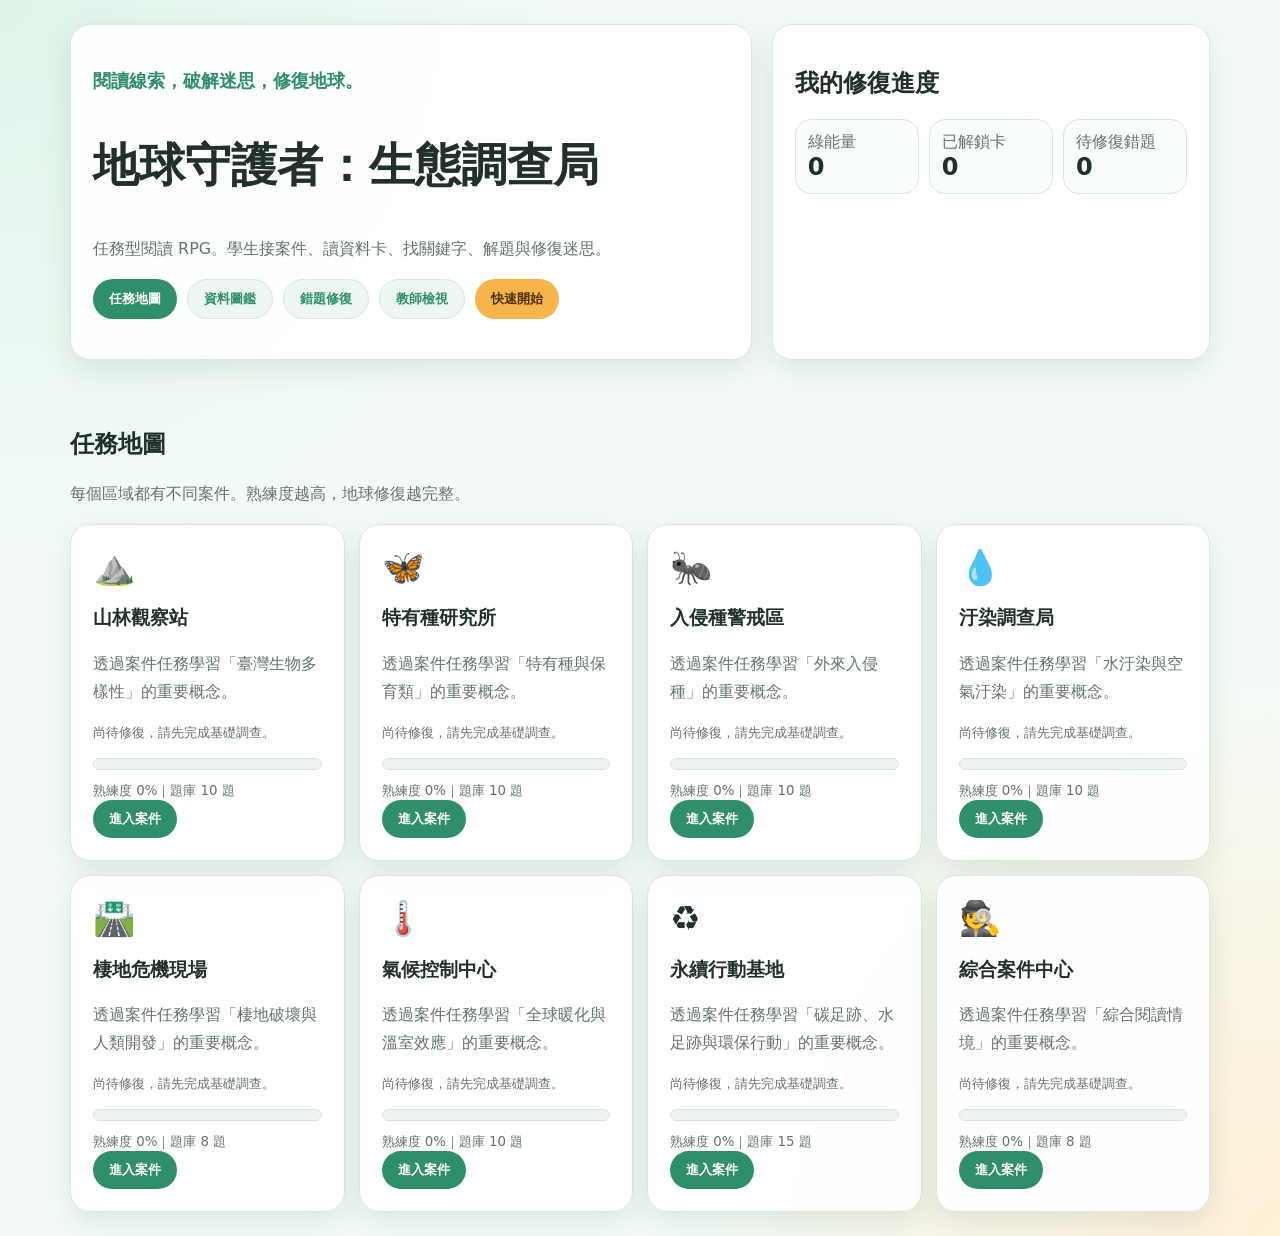
==== earth_guardian_game/index.html @ 6230ed72 "Add Earth Guardian reading RPG" ====
<!DOCTYPE html><html lang='zh-Hant'><head><meta charset='UTF-8'><meta name='viewport' content='width=device-width, initial-scale=1.0'><title>地球守護者：生態調查局</title><link rel='stylesheet' href='style.css'></head><body><header><section class='hero'><div class='panel'><p class='tagline'>閱讀線索，破解迷思，修復地球。</p><h1>地球守護者：生態調查局</h1><p class='muted'>任務型閱讀 RPG。學生接案件、讀資料卡、找關鍵字、解題與修復迷思。</p><div class='nav'><button onclick="showView('mapView')">任務地圖</button><button class='secondary' onclick="showView('cardsView')">資料圖鑑</button><button class='secondary' onclick="showView('wrongView')">錯題修復</button><button class='secondary' onclick="showView('teacherView')">教師檢視</button><button class='warning' onclick='quickStart()'>快速開始</button></div></div><div class='panel'><h2>我的修復進度</h2><div class='stats'><div class='stat'><span class='muted'>綠能量</span><strong id='energyStat'>0</strong></div><div class='stat'><span class='muted'>已解鎖卡</span><strong id='cardsStat'>0</strong></div><div class='stat'><span class='muted'>待修復錯題</span><strong id='wrongStat'>0</strong></div></div></div></section></header><main><section id='mapView' class='view active'><h2>任務地圖</h2><p class='muted'>每個區域都有不同案件。熟練度越高，地球修復越完整。</p><div id='zoneGrid' class='grid'></div></section><section id='missionView' class='view'><div class='nav'><button class='secondary' onclick="showView('mapView')">← 回任務地圖</button><button class='secondary' onclick='startMission(currentZoneCode)'>換一個案件</button></div><div class='mission-layout'><aside class='case-box'><div id='caseContent'></div><div id='cardContent' class='card-box'></div></aside><section class='question-box'><div id='quizContent'></div></section></div></section><section id='cardsView' class='view'><button class='secondary' onclick="showView('mapView')">← 回任務地圖</button><h2>資料圖鑑</h2><div id='cardsList' class='table-list'></div></section><section id='wrongView' class='view'><button class='secondary' onclick="showView('mapView')">← 回任務地圖</button><h2>錯題修復</h2><div id='wrongList' class='table-list'></div></section><section id='teacherView' class='view'><button class='secondary' onclick="showView('mapView')">← 回任務地圖</button><h2>教師檢視</h2><div id='teacherContent'></div></section></main><div id='toast' class='toast'></div><script src='data/zones.js'></script><script src='data/cards.js'></script><script src='data/monsters.js'></script><script src='data/cases.js'></script><script src='data/questions.js'></script><script src='progress.js'></script><script src='app.js'></script></body></html>
---- earth_guardian_game/style.css ----
:root{--bg:#f4fbf7;--ink:#21312a;--muted:#64756d;--primary:#2f8f68;--line:#d8e7df;--shadow:0 10px 30px rgba(38,80,60,.12);--radius:20px;--danger:#d95b59;--accent:#f6b44b}*{box-sizing:border-box}body{margin:0;font-family:'Noto Sans TC',system-ui,sans-serif;color:var(--ink);background:radial-gradient(circle at top left,#dff4ea 0,transparent 32%),radial-gradient(circle at bottom right,#fff0d6 0,transparent 32%),var(--bg)}header,main{max-width:1180px;margin:auto;padding:24px 20px}.hero{display:grid;grid-template-columns:1.4fr .9fr;gap:20px}.panel,.zone-card,.question-box,.case-box{background:rgba(255,255,255,.92);border:1px solid var(--line);box-shadow:var(--shadow);border-radius:var(--radius);padding:22px}h1{font-size:clamp(28px,4vw,46px)}p{line-height:1.75}.muted{color:var(--muted)}.tiny{font-size:13px;color:var(--muted)}.tagline{font-size:18px;color:var(--primary);font-weight:800}.nav{display:flex;flex-wrap:wrap;gap:10px;margin:14px 0 18px}button{border:0;border-radius:999px;padding:10px 16px;background:var(--primary);color:#fff;font-weight:800;cursor:pointer}button.secondary{background:#edf7f2;color:var(--primary);border:1px solid var(--line)}button.warning{background:var(--accent);color:#4d3100}button.danger{background:var(--danger)}.grid{display:grid;grid-template-columns:repeat(4,1fr);gap:14px}.zone-icon{font-size:34px}.progress-wrap{background:#edf4f0;border-radius:999px;height:12px;overflow:hidden;margin:10px 0;border:1px solid #d7e5dd}.progress-bar{height:100%;width:0}.stats{display:grid;grid-template-columns:repeat(3,1fr);gap:10px}.stat{background:#f8fcfa;border:1px solid var(--line);border-radius:16px;padding:12px}.stat strong{display:block;font-size:24px}.view{display:none}.view.active{display:block}.mission-layout{display:grid;grid-template-columns:.95fr 1.25fr;gap:16px}.card-box{border:1px dashed #9ac9b2;background:#fbfffd;border-radius:16px;padding:14px;margin-top:12px}.keyword-list,.chips{display:flex;flex-wrap:wrap;gap:8px}.keyword,.chip{border-radius:999px;background:#eef7f2;border:1px solid #cfe5d8;color:#255b44;padding:6px 10px;font-size:14px}.keyword.selected{background:var(--primary);color:#fff}.option-list{display:grid;gap:10px;margin:14px 0}.option{width:100%;text-align:left;border-radius:16px;background:#f8fcfa;color:var(--ink);border:1px solid var(--line);padding:13px;font-weight:700}.option.multi-selected{outline:3px solid rgba(47,143,104,.18)}.feedback,.monster{border-radius:16px;padding:14px;margin-top:12px;border:1px solid var(--line);background:#f8fcfa}.feedback.ok{border-color:#9ad2b3;background:#ecfaf2}.feedback.no{border-color:#e9aaaa;background:#fff4f4}.monster{background:#fff8ed}.table-list{display:grid;gap:10px}.row-card{background:#fff;border:1px solid var(--line);border-radius:16px;padding:14px}.row-card.dim{opacity:.6}.toast{position:fixed;left:50%;bottom:24px;transform:translateX(-50%);background:#21312a;color:#fff;padding:12px;border-radius:999px;opacity:0}.toast.show{opacity:1}@media(max-width:960px){.hero,.mission-layout{grid-template-columns:1fr}.grid{grid-template-columns:repeat(2,1fr)}}@media(max-width:560px){.grid{grid-template-columns:1fr}}
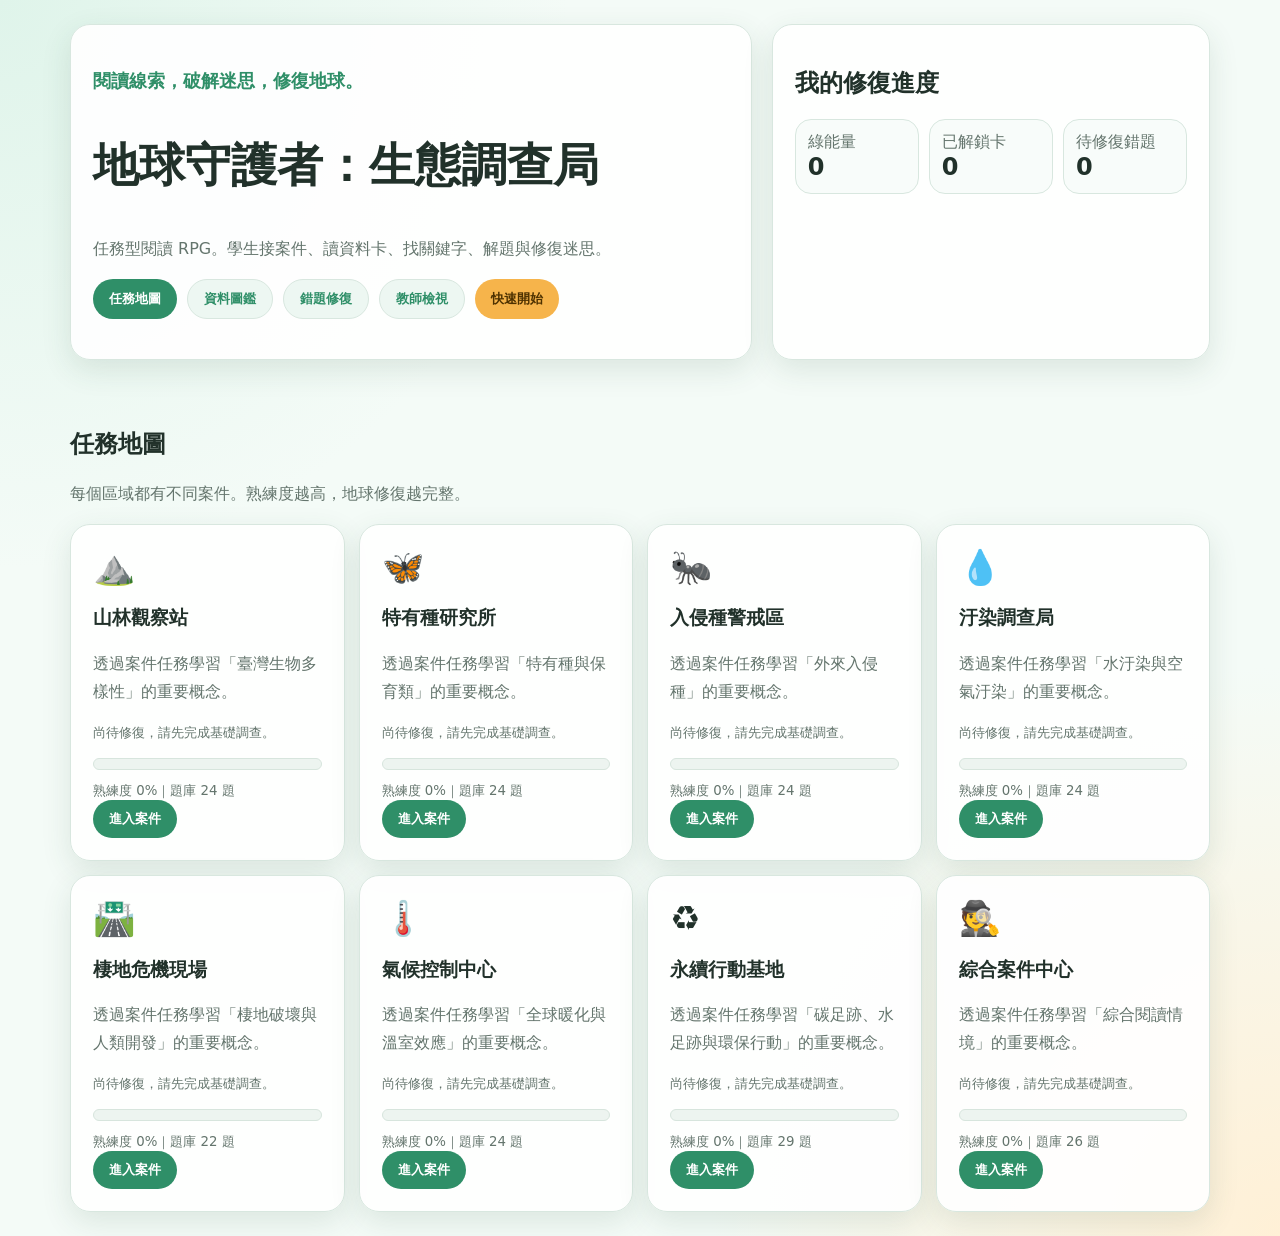
==== commit db6b1581: "Bust game asset cache" ====
--- a/earth_guardian_game/index.html
+++ b/earth_guardian_game/index.html
@@ -1 +1 @@
-<!DOCTYPE html><html lang='zh-Hant'><head><meta charset='UTF-8'><meta name='viewport' content='width=device-width, initial-scale=1.0'><title>地球守護者：生態調查局</title><link rel='stylesheet' href='style.css'></head><body><header><section class='hero'><div class='panel'><p class='tagline'>閱讀線索，破解迷思，修復地球。</p><h1>地球守護者：生態調查局</h1><p class='muted'>任務型閱讀 RPG。學生接案件、讀資料卡、找關鍵字、解題與修復迷思。</p><div class='nav'><button onclick="showView('mapView')">任務地圖</button><button class='secondary' onclick="showView('cardsView')">資料圖鑑</button><button class='secondary' onclick="showView('wrongView')">錯題修復</button><button class='secondary' onclick="showView('teacherView')">教師檢視</button><button class='warning' onclick='quickStart()'>快速開始</button></div></div><div class='panel'><h2>我的修復進度</h2><div class='stats'><div class='stat'><span class='muted'>綠能量</span><strong id='energyStat'>0</strong></div><div class='stat'><span class='muted'>已解鎖卡</span><strong id='cardsStat'>0</strong></div><div class='stat'><span class='muted'>待修復錯題</span><strong id='wrongStat'>0</strong></div></div></div></section></header><main><section id='mapView' class='view active'><h2>任務地圖</h2><p class='muted'>每個區域都有不同案件。熟練度越高，地球修復越完整。</p><div id='zoneGrid' class='grid'></div></section><section id='missionView' class='view'><div class='nav'><button class='secondary' onclick="showView('mapView')">← 回任務地圖</button><button class='secondary' onclick='startMission(currentZoneCode)'>換一個案件</button></div><div class='mission-layout'><aside class='case-box'><div id='caseContent'></div><div id='cardContent' class='card-box'></div></aside><section class='question-box'><div id='quizContent'></div></section></div></section><section id='cardsView' class='view'><button class='secondary' onclick="showView('mapView')">← 回任務地圖</button><h2>資料圖鑑</h2><div id='cardsList' class='table-list'></div></section><section id='wrongView' class='view'><button class='secondary' onclick="showView('mapView')">← 回任務地圖</button><h2>錯題修復</h2><div id='wrongList' class='table-list'></div></section><section id='teacherView' class='view'><button class='secondary' onclick="showView('mapView')">← 回任務地圖</button><h2>教師檢視</h2><div id='teacherContent'></div></section></main><div id='toast' class='toast'></div><script src='data/zones.js'></script><script src='data/cards.js'></script><script src='data/monsters.js'></script><script src='data/cases.js'></script><script src='data/questions.js'></script><script src='progress.js'></script><script src='app.js'></script></body></html>+<!DOCTYPE html><html lang='zh-Hant'><head><meta charset='UTF-8'><meta name='viewport' content='width=device-width, initial-scale=1.0'><title>地球守護者：生態調查局</title><link rel='stylesheet' href='style.css?v=20260508b'></head><body><header><section class='hero'><div class='panel'><p class='tagline'>閱讀線索，破解迷思，修復地球。</p><h1>地球守護者：生態調查局</h1><p class='muted'>任務型閱讀 RPG。學生接案件、讀資料卡、找關鍵字、解題與修復迷思。</p><div class='nav'><button onclick="showView('mapView')">任務地圖</button><button class='secondary' onclick="showView('cardsView')">資料圖鑑</button><button class='secondary' onclick="showView('wrongView')">錯題修復</button><button class='secondary' onclick="showView('teacherView')">教師檢視</button><button class='warning' onclick='quickStart()'>快速開始</button></div></div><div class='panel'><h2>我的修復進度</h2><div class='stats'><div class='stat'><span class='muted'>綠能量</span><strong id='energyStat'>0</strong></div><div class='stat'><span class='muted'>已解鎖卡</span><strong id='cardsStat'>0</strong></div><div class='stat'><span class='muted'>待修復錯題</span><strong id='wrongStat'>0</strong></div></div></div></section></header><main><section id='mapView' class='view active'><h2>任務地圖</h2><p class='muted'>每個區域都有不同案件。熟練度越高，地球修復越完整。</p><div id='zoneGrid' class='grid'></div></section><section id='missionView' class='view'><div class='nav'><button class='secondary' onclick="showView('mapView')">← 回任務地圖</button><button class='secondary' onclick='startMission(currentZoneCode)'>換一個案件</button></div><div class='mission-layout'><aside class='case-box'><div id='caseContent'></div><div id='cardContent' class='card-box'></div></aside><section class='question-box'><div id='quizContent'></div></section></div></section><section id='cardsView' class='view'><button class='secondary' onclick="showView('mapView')">← 回任務地圖</button><h2>資料圖鑑</h2><div id='cardsList' class='table-list'></div></section><section id='wrongView' class='view'><button class='secondary' onclick="showView('mapView')">← 回任務地圖</button><h2>錯題修復</h2><div id='wrongList' class='table-list'></div></section><section id='teacherView' class='view'><button class='secondary' onclick="showView('mapView')">← 回任務地圖</button><h2>教師檢視</h2><div id='teacherContent'></div></section></main><div id='toast' class='toast'></div><script src='data/zones.js?v=20260508b'></script><script src='data/cards.js?v=20260508b'></script><script src='data/monsters.js?v=20260508b'></script><script src='data/cases.js?v=20260508b'></script><script src='data/questions.js?v=20260508b'></script><script src='progress.js?v=20260508b'></script><script src='app.js?v=20260508b'></script></body></html>
--- a/earth_guardian_game/style.css
+++ b/earth_guardian_game/style.css
@@ -1 +1,442 @@
-:root{--bg:#f4fbf7;--ink:#21312a;--muted:#64756d;--primary:#2f8f68;--line:#d8e7df;--shadow:0 10px 30px rgba(38,80,60,.12);--radius:20px;--danger:#d95b59;--accent:#f6b44b}*{box-sizing:border-box}body{margin:0;font-family:'Noto Sans TC',system-ui,sans-serif;color:var(--ink);background:radial-gradient(circle at top left,#dff4ea 0,transparent 32%),radial-gradient(circle at bottom right,#fff0d6 0,transparent 32%),var(--bg)}header,main{max-width:1180px;margin:auto;padding:24px 20px}.hero{display:grid;grid-template-columns:1.4fr .9fr;gap:20px}.panel,.zone-card,.question-box,.case-box{background:rgba(255,255,255,.92);border:1px solid var(--line);box-shadow:var(--shadow);border-radius:var(--radius);padding:22px}h1{font-size:clamp(28px,4vw,46px)}p{line-height:1.75}.muted{color:var(--muted)}.tiny{font-size:13px;color:var(--muted)}.tagline{font-size:18px;color:var(--primary);font-weight:800}.nav{display:flex;flex-wrap:wrap;gap:10px;margin:14px 0 18px}button{border:0;border-radius:999px;padding:10px 16px;background:var(--primary);color:#fff;font-weight:800;cursor:pointer}button.secondary{background:#edf7f2;color:var(--primary);border:1px solid var(--line)}button.warning{background:var(--accent);color:#4d3100}button.danger{background:var(--danger)}.grid{display:grid;grid-template-columns:repeat(4,1fr);gap:14px}.zone-icon{font-size:34px}.progress-wrap{background:#edf4f0;border-radius:999px;height:12px;overflow:hidden;margin:10px 0;border:1px solid #d7e5dd}.progress-bar{height:100%;width:0}.stats{display:grid;grid-template-columns:repeat(3,1fr);gap:10px}.stat{background:#f8fcfa;border:1px solid var(--line);border-radius:16px;padding:12px}.stat strong{display:block;font-size:24px}.view{display:none}.view.active{display:block}.mission-layout{display:grid;grid-template-columns:.95fr 1.25fr;gap:16px}.card-box{border:1px dashed #9ac9b2;background:#fbfffd;border-radius:16px;padding:14px;margin-top:12px}.keyword-list,.chips{display:flex;flex-wrap:wrap;gap:8px}.keyword,.chip{border-radius:999px;background:#eef7f2;border:1px solid #cfe5d8;color:#255b44;padding:6px 10px;font-size:14px}.keyword.selected{background:var(--primary);color:#fff}.option-list{display:grid;gap:10px;margin:14px 0}.option{width:100%;text-align:left;border-radius:16px;background:#f8fcfa;color:var(--ink);border:1px solid var(--line);padding:13px;font-weight:700}.option.multi-selected{outline:3px solid rgba(47,143,104,.18)}.feedback,.monster{border-radius:16px;padding:14px;margin-top:12px;border:1px solid var(--line);background:#f8fcfa}.feedback.ok{border-color:#9ad2b3;background:#ecfaf2}.feedback.no{border-color:#e9aaaa;background:#fff4f4}.monster{background:#fff8ed}.table-list{display:grid;gap:10px}.row-card{background:#fff;border:1px solid var(--line);border-radius:16px;padding:14px}.row-card.dim{opacity:.6}.toast{position:fixed;left:50%;bottom:24px;transform:translateX(-50%);background:#21312a;color:#fff;padding:12px;border-radius:999px;opacity:0}.toast.show{opacity:1}@media(max-width:960px){.hero,.mission-layout{grid-template-columns:1fr}.grid{grid-template-columns:repeat(2,1fr)}}@media(max-width:560px){.grid{grid-template-columns:1fr}}+:root {
+  --bg: #f4fbf7;
+  --ink: #21312a;
+  --muted: #64756d;
+  --primary: #2f8f68;
+  --line: #d8e7df;
+  --shadow: 0 10px 30px rgba(38, 80, 60, .12);
+  --radius: 20px;
+  --danger: #d95b59;
+  --accent: #f6b44b;
+}
+
+* {
+  box-sizing: border-box;
+}
+
+body {
+  margin: 0;
+  font-family: 'Noto Sans TC', system-ui, sans-serif;
+  color: var(--ink);
+  background:
+    radial-gradient(circle at top left, #dff4ea 0, transparent 32%),
+    radial-gradient(circle at bottom right, #fff0d6 0, transparent 32%),
+    var(--bg);
+}
+
+header,
+main {
+  max-width: 1180px;
+  margin: auto;
+  padding: 24px 20px;
+}
+
+.hero {
+  display: grid;
+  grid-template-columns: 1.4fr .9fr;
+  gap: 20px;
+}
+
+.panel,
+.zone-card,
+.question-box,
+.case-box {
+  background: rgba(255, 255, 255, .92);
+  border: 1px solid var(--line);
+  box-shadow: var(--shadow);
+  border-radius: var(--radius);
+  padding: 22px;
+}
+
+h1 {
+  font-size: clamp(28px, 4vw, 46px);
+}
+
+p {
+  line-height: 1.75;
+}
+
+.muted {
+  color: var(--muted);
+}
+
+.tiny {
+  font-size: 13px;
+  color: var(--muted);
+}
+
+.tagline {
+  font-size: 18px;
+  color: var(--primary);
+  font-weight: 800;
+}
+
+.nav {
+  display: flex;
+  flex-wrap: wrap;
+  gap: 10px;
+  margin: 14px 0 18px;
+}
+
+button {
+  border: 0;
+  border-radius: 999px;
+  padding: 10px 16px;
+  background: var(--primary);
+  color: #fff;
+  font-weight: 800;
+  cursor: pointer;
+}
+
+button:disabled {
+  cursor: not-allowed;
+  opacity: .52;
+}
+
+button.secondary {
+  background: #edf7f2;
+  color: var(--primary);
+  border: 1px solid var(--line);
+}
+
+button.warning {
+  background: var(--accent);
+  color: #4d3100;
+}
+
+button.danger {
+  background: var(--danger);
+}
+
+.grid {
+  display: grid;
+  grid-template-columns: repeat(4, 1fr);
+  gap: 14px;
+}
+
+.zone-icon {
+  font-size: 34px;
+}
+
+.progress-wrap {
+  background: #edf4f0;
+  border-radius: 999px;
+  height: 12px;
+  overflow: hidden;
+  margin: 10px 0;
+  border: 1px solid #d7e5dd;
+}
+
+.progress-bar {
+  height: 100%;
+  width: 0;
+}
+
+.stats {
+  display: grid;
+  grid-template-columns: repeat(3, 1fr);
+  gap: 10px;
+}
+
+.stat {
+  background: #f8fcfa;
+  border: 1px solid var(--line);
+  border-radius: 16px;
+  padding: 12px;
+}
+
+.stat strong {
+  display: block;
+  font-size: 24px;
+}
+
+.view {
+  display: none;
+}
+
+.view.active {
+  display: block;
+}
+
+.mission-layout {
+  display: grid;
+  grid-template-columns: .95fr 1.25fr;
+  gap: 16px;
+}
+
+.card-box {
+  border: 1px dashed #9ac9b2;
+  background: #fbfffd;
+  border-radius: 16px;
+  padding: 14px;
+  margin-top: 12px;
+}
+
+.visual-card {
+  display: grid;
+  grid-template-columns: auto 1fr;
+  gap: 14px;
+  align-items: center;
+  border: 1px solid rgba(255, 255, 255, .72);
+  border-radius: 18px;
+  padding: 16px;
+  margin-bottom: 14px;
+  box-shadow: inset 0 1px 0 rgba(255, 255, 255, .5);
+  overflow: hidden;
+  position: relative;
+}
+
+.visual-card::after {
+  content: "";
+  position: absolute;
+  right: -40px;
+  bottom: -50px;
+  width: 150px;
+  height: 150px;
+  border-radius: 999px;
+  background: rgba(255, 255, 255, .28);
+}
+
+.visual-card h3 {
+  margin: 2px 0 4px;
+}
+
+.visual-card p {
+  margin: 0;
+}
+
+.visual-icon {
+  display: grid;
+  place-items: center;
+  width: 76px;
+  height: 76px;
+  border-radius: 24px;
+  background: rgba(255, 255, 255, .75);
+  font-size: 42px;
+  box-shadow: 0 10px 24px rgba(30, 60, 45, .12);
+}
+
+.palette-forest {
+  background: linear-gradient(135deg, #e4f6e8, #b8dfbf);
+}
+
+.palette-mountain {
+  background: linear-gradient(135deg, #edf7ff, #bed8e9);
+}
+
+.palette-cool {
+  background: linear-gradient(135deg, #e7fbfa, #c9dff1);
+}
+
+.palette-leaf {
+  background: linear-gradient(135deg, #fffbe7, #cae9b8);
+}
+
+.palette-sage {
+  background: linear-gradient(135deg, #f2f7e7, #c8d9a8);
+}
+
+.palette-amber {
+  background: linear-gradient(135deg, #fff3df, #f3c681);
+}
+
+.palette-water {
+  background: linear-gradient(135deg, #eaf8ff, #acd7ee);
+}
+
+.palette-sky {
+  background: linear-gradient(135deg, #eef7ff, #c8d4e8);
+}
+
+.palette-earth {
+  background: linear-gradient(135deg, #fff4e5, #d9b89b);
+}
+
+.palette-heat {
+  background: linear-gradient(135deg, #fff0e8, #f0b39b);
+}
+
+.palette-renew {
+  background: linear-gradient(135deg, #ecfff2, #b7e8cd);
+}
+
+.palette-case {
+  background: linear-gradient(135deg, #f5f1e8, #d5c4a4);
+}
+
+.mini-chips,
+.keyword-list,
+.chips {
+  display: flex;
+  flex-wrap: wrap;
+  gap: 8px;
+}
+
+.mini-chips span,
+.keyword,
+.chip {
+  border-radius: 999px;
+  background: #eef7f2;
+  border: 1px solid #cfe5d8;
+  color: #255b44;
+  padding: 6px 10px;
+  font-size: 14px;
+}
+
+.keyword.selected {
+  background: var(--primary);
+  color: #fff;
+}
+
+.card-reading {
+  display: grid;
+  gap: 10px;
+}
+
+.reading-grid {
+  display: grid;
+  grid-template-columns: 1.15fr .85fr;
+  gap: 12px;
+}
+
+.reading-grid > div,
+.evidence-box,
+.bridge {
+  background: #f8fcfa;
+  border: 1px solid var(--line);
+  border-radius: 14px;
+  padding: 12px;
+}
+
+.card-reading h4,
+.evidence-box h4 {
+  margin: 0 0 6px;
+}
+
+.card-reading ul,
+.evidence-box ul {
+  margin: 0;
+  padding-left: 20px;
+}
+
+.evidence-box {
+  margin-top: 12px;
+}
+
+.bridge {
+  margin-top: 8px;
+  border-color: #9ad2b3;
+  background: #ecfaf2;
+}
+
+.evidence-lock {
+  border-left: 5px solid var(--accent);
+  background: #fff8e9;
+  padding: 10px 12px;
+  border-radius: 12px;
+}
+
+.evidence-ready {
+  border-left: 5px solid var(--primary);
+  background: #ecfaf2;
+  padding: 10px 12px;
+  border-radius: 12px;
+}
+
+.option-list {
+  display: grid;
+  gap: 10px;
+  margin: 14px 0;
+}
+
+.option {
+  width: 100%;
+  text-align: left;
+  border-radius: 16px;
+  background: #f8fcfa;
+  color: var(--ink);
+  border: 1px solid var(--line);
+  padding: 13px;
+  font-weight: 700;
+}
+
+.option.multi-selected {
+  outline: 3px solid rgba(47, 143, 104, .18);
+}
+
+.feedback,
+.monster {
+  border-radius: 16px;
+  padding: 14px;
+  margin-top: 12px;
+  border: 1px solid var(--line);
+  background: #f8fcfa;
+}
+
+.feedback.ok {
+  border-color: #9ad2b3;
+  background: #ecfaf2;
+}
+
+.feedback.no {
+  border-color: #e9aaaa;
+  background: #fff4f4;
+}
+
+.monster {
+  background: #fff8ed;
+}
+
+.table-list {
+  display: grid;
+  gap: 12px;
+}
+
+.row-card {
+  background: #fff;
+  border: 1px solid var(--line);
+  border-radius: 16px;
+  padding: 14px;
+}
+
+.row-card.dim {
+  opacity: .6;
+}
+
+.toast {
+  position: fixed;
+  left: 50%;
+  bottom: 24px;
+  transform: translateX(-50%);
+  background: #21312a;
+  color: #fff;
+  padding: 12px;
+  border-radius: 999px;
+  opacity: 0;
+}
+
+.toast.show {
+  opacity: 1;
+}
+
+@media (max-width: 960px) {
+  .hero,
+  .mission-layout,
+  .reading-grid {
+    grid-template-columns: 1fr;
+  }
+
+  .grid {
+    grid-template-columns: repeat(2, 1fr);
+  }
+}
+
+@media (max-width: 560px) {
+  .grid {
+    grid-template-columns: 1fr;
+  }
+
+  .visual-card {
+    grid-template-columns: 1fr;
+  }
+}
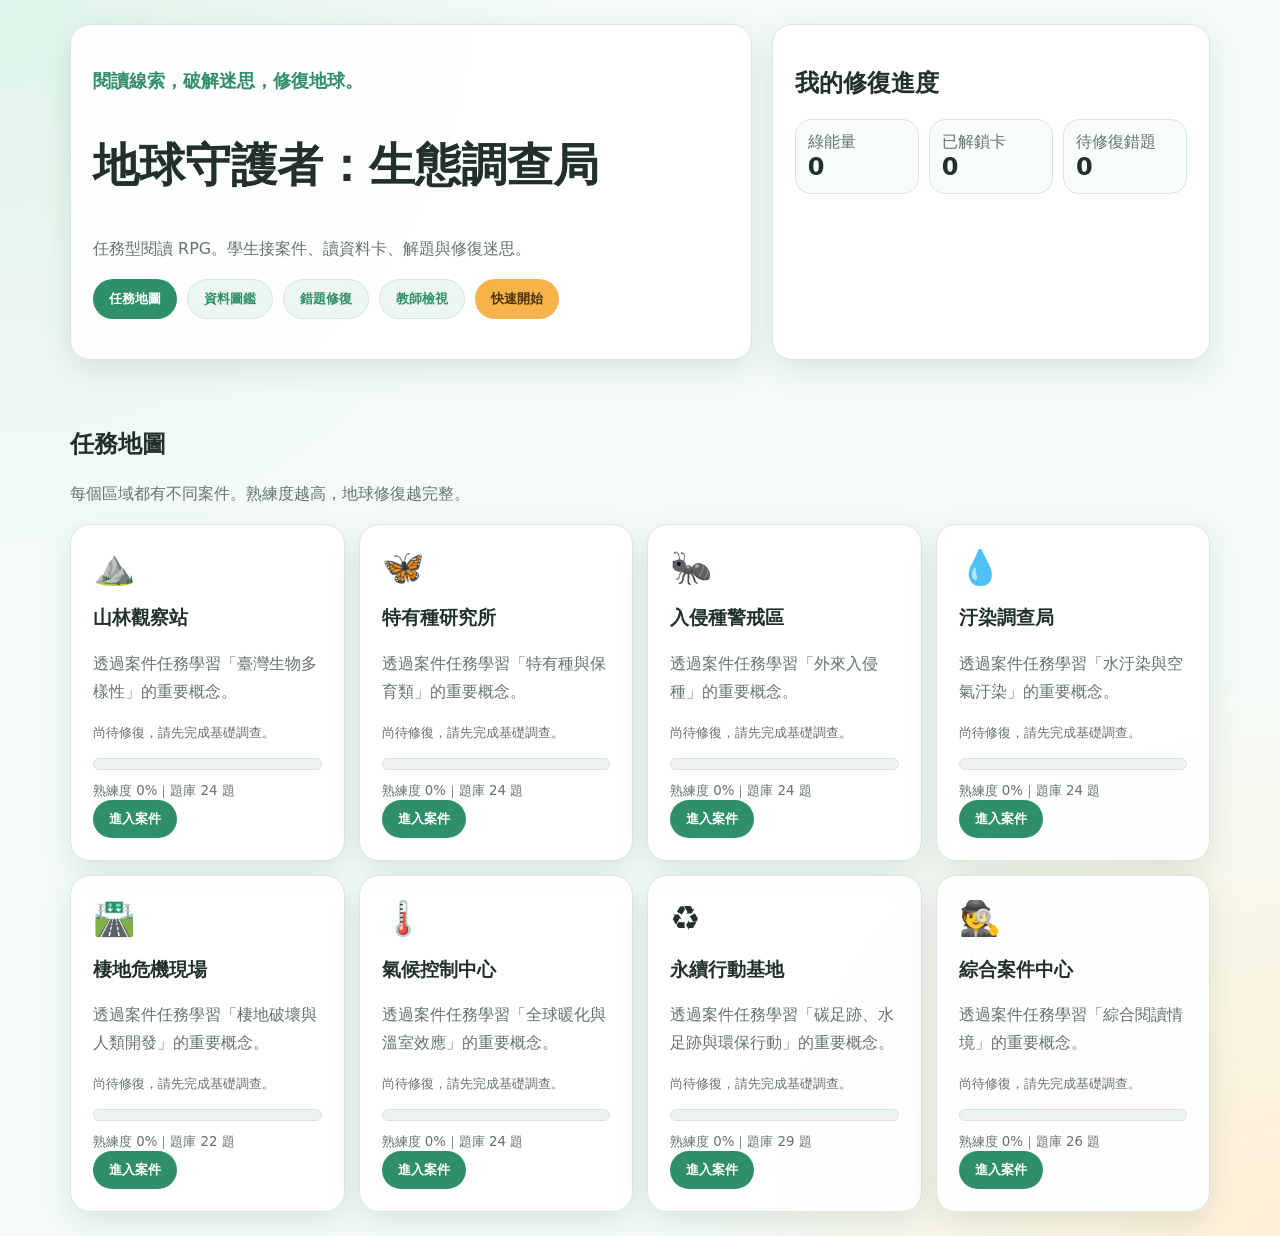
==== commit ce30ce53: "Remove evidence gate from cards" ====
--- a/earth_guardian_game/index.html
+++ b/earth_guardian_game/index.html
@@ -1 +1,95 @@
-<!DOCTYPE html><html lang='zh-Hant'><head><meta charset='UTF-8'><meta name='viewport' content='width=device-width, initial-scale=1.0'><title>地球守護者：生態調查局</title><link rel='stylesheet' href='style.css?v=20260508b'></head><body><header><section class='hero'><div class='panel'><p class='tagline'>閱讀線索，破解迷思，修復地球。</p><h1>地球守護者：生態調查局</h1><p class='muted'>任務型閱讀 RPG。學生接案件、讀資料卡、找關鍵字、解題與修復迷思。</p><div class='nav'><button onclick="showView('mapView')">任務地圖</button><button class='secondary' onclick="showView('cardsView')">資料圖鑑</button><button class='secondary' onclick="showView('wrongView')">錯題修復</button><button class='secondary' onclick="showView('teacherView')">教師檢視</button><button class='warning' onclick='quickStart()'>快速開始</button></div></div><div class='panel'><h2>我的修復進度</h2><div class='stats'><div class='stat'><span class='muted'>綠能量</span><strong id='energyStat'>0</strong></div><div class='stat'><span class='muted'>已解鎖卡</span><strong id='cardsStat'>0</strong></div><div class='stat'><span class='muted'>待修復錯題</span><strong id='wrongStat'>0</strong></div></div></div></section></header><main><section id='mapView' class='view active'><h2>任務地圖</h2><p class='muted'>每個區域都有不同案件。熟練度越高，地球修復越完整。</p><div id='zoneGrid' class='grid'></div></section><section id='missionView' class='view'><div class='nav'><button class='secondary' onclick="showView('mapView')">← 回任務地圖</button><button class='secondary' onclick='startMission(currentZoneCode)'>換一個案件</button></div><div class='mission-layout'><aside class='case-box'><div id='caseContent'></div><div id='cardContent' class='card-box'></div></aside><section class='question-box'><div id='quizContent'></div></section></div></section><section id='cardsView' class='view'><button class='secondary' onclick="showView('mapView')">← 回任務地圖</button><h2>資料圖鑑</h2><div id='cardsList' class='table-list'></div></section><section id='wrongView' class='view'><button class='secondary' onclick="showView('mapView')">← 回任務地圖</button><h2>錯題修復</h2><div id='wrongList' class='table-list'></div></section><section id='teacherView' class='view'><button class='secondary' onclick="showView('mapView')">← 回任務地圖</button><h2>教師檢視</h2><div id='teacherContent'></div></section></main><div id='toast' class='toast'></div><script src='data/zones.js?v=20260508b'></script><script src='data/cards.js?v=20260508b'></script><script src='data/monsters.js?v=20260508b'></script><script src='data/cases.js?v=20260508b'></script><script src='data/questions.js?v=20260508b'></script><script src='progress.js?v=20260508b'></script><script src='app.js?v=20260508b'></script></body></html>
+<!DOCTYPE html>
+<html lang="zh-Hant">
+<head>
+  <meta charset="UTF-8">
+  <meta name="viewport" content="width=device-width, initial-scale=1.0">
+  <title>地球守護者：生態調查局</title>
+  <link rel="stylesheet" href="style.css?v=20260508d">
+</head>
+<body>
+  <header>
+    <section class="hero">
+      <div class="panel">
+        <p class="tagline">閱讀線索，破解迷思，修復地球。</p>
+        <h1>地球守護者：生態調查局</h1>
+        <p class="muted">任務型閱讀 RPG。學生接案件、讀資料卡、解題與修復迷思。</p>
+        <div class="nav">
+          <button onclick="showView('mapView')">任務地圖</button>
+          <button class="secondary" onclick="showView('cardsView')">資料圖鑑</button>
+          <button class="secondary" onclick="showView('wrongView')">錯題修復</button>
+          <button class="secondary" onclick="showView('teacherView')">教師檢視</button>
+          <button class="warning" onclick="quickStart()">快速開始</button>
+        </div>
+      </div>
+      <div class="panel">
+        <h2>我的修復進度</h2>
+        <div class="stats">
+          <div class="stat">
+            <span class="muted">綠能量</span>
+            <strong id="energyStat">0</strong>
+          </div>
+          <div class="stat">
+            <span class="muted">已解鎖卡</span>
+            <strong id="cardsStat">0</strong>
+          </div>
+          <div class="stat">
+            <span class="muted">待修復錯題</span>
+            <strong id="wrongStat">0</strong>
+          </div>
+        </div>
+      </div>
+    </section>
+  </header>
+
+  <main>
+    <section id="mapView" class="view active">
+      <h2>任務地圖</h2>
+      <p class="muted">每個區域都有不同案件。熟練度越高，地球修復越完整。</p>
+      <div id="zoneGrid" class="grid"></div>
+    </section>
+
+    <section id="missionView" class="view">
+      <div class="nav">
+        <button class="secondary" onclick="showView('mapView')">← 回任務地圖</button>
+        <button class="secondary" onclick="startMission(currentZoneCode)">換一個案件</button>
+      </div>
+      <div class="mission-layout">
+        <aside class="case-box">
+          <div id="caseContent"></div>
+          <div id="cardContent" class="card-box"></div>
+        </aside>
+        <section class="question-box">
+          <div id="quizContent"></div>
+        </section>
+      </div>
+    </section>
+
+    <section id="cardsView" class="view">
+      <button class="secondary" onclick="showView('mapView')">← 回任務地圖</button>
+      <h2>資料圖鑑</h2>
+      <div id="cardsList" class="table-list"></div>
+    </section>
+
+    <section id="wrongView" class="view">
+      <button class="secondary" onclick="showView('mapView')">← 回任務地圖</button>
+      <h2>錯題修復</h2>
+      <div id="wrongList" class="table-list"></div>
+    </section>
+
+    <section id="teacherView" class="view">
+      <button class="secondary" onclick="showView('mapView')">← 回任務地圖</button>
+      <h2>教師檢視</h2>
+      <div id="teacherContent"></div>
+    </section>
+  </main>
+
+  <div id="toast" class="toast"></div>
+  <script src="data/zones.js?v=20260508d"></script>
+  <script src="data/cards.js?v=20260508d"></script>
+  <script src="data/monsters.js?v=20260508d"></script>
+  <script src="data/cases.js?v=20260508d"></script>
+  <script src="data/questions.js?v=20260508d"></script>
+  <script src="progress.js?v=20260508d"></script>
+  <script src="app.js?v=20260508d"></script>
+</body>
+</html>
--- a/earth_guardian_game/style.css
+++ b/earth_guardian_game/style.css
@@ -265,7 +265,6 @@
 }
 
 .mini-chips,
-.keyword-list,
 .chips {
   display: flex;
   flex-wrap: wrap;
@@ -273,7 +272,6 @@
 }
 
 .mini-chips span,
-.keyword,
 .chip {
   border-radius: 999px;
   background: #eef7f2;
@@ -283,11 +281,6 @@
   font-size: 14px;
 }
 
-.keyword.selected {
-  background: var(--primary);
-  color: #fff;
-}
-
 .card-reading {
   display: grid;
   gap: 10px;
@@ -299,44 +292,23 @@
   gap: 12px;
 }
 
-.reading-grid > div,
-.evidence-box,
-.bridge {
+.reading-grid > div {
   background: #f8fcfa;
   border: 1px solid var(--line);
   border-radius: 14px;
   padding: 12px;
 }
 
-.card-reading h4,
-.evidence-box h4 {
+.card-reading h4 {
   margin: 0 0 6px;
 }
 
-.card-reading ul,
-.evidence-box ul {
+.card-reading ul {
   margin: 0;
   padding-left: 20px;
 }
 
-.evidence-box {
-  margin-top: 12px;
-}
-
-.bridge {
-  margin-top: 8px;
-  border-color: #9ad2b3;
-  background: #ecfaf2;
-}
-
-.evidence-lock {
-  border-left: 5px solid var(--accent);
-  background: #fff8e9;
-  padding: 10px 12px;
-  border-radius: 12px;
-}
-
-.evidence-ready {
+.reading-ready {
   border-left: 5px solid var(--primary);
   background: #ecfaf2;
   padding: 10px 12px;
